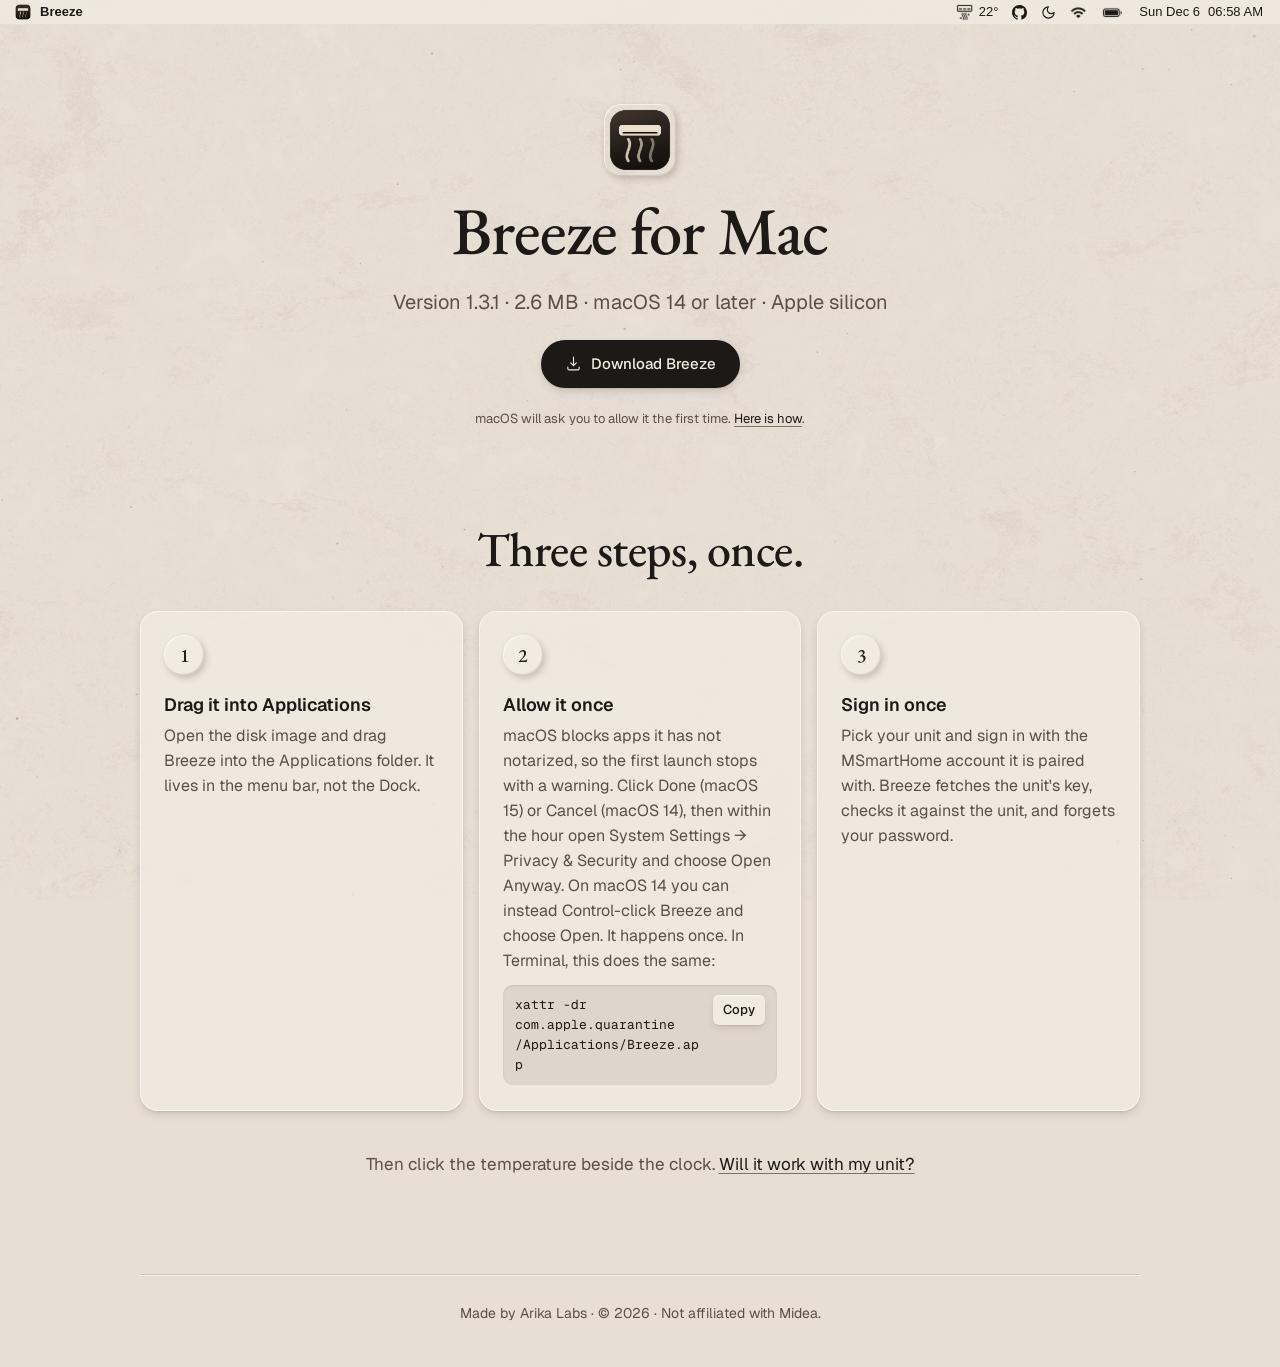
==== site/download.html @ 99cafc70 "Breeze 1.3.1 macOS menu bar app by Arika Labs for Midea air conditioners: local LAN control (MideaKi" ====
<!doctype html>
<html lang="en">
<head>
<meta charset="utf-8">
<meta name="viewport" content="width=device-width, initial-scale=1, viewport-fit=cover">
<title>Download Breeze</title>
<meta name="description" content="Download Breeze for Mac and install it in three steps.">
<link rel="icon" href="assets/icon.png" type="image/png">
<link rel="apple-touch-icon" href="assets/icon.png">
<meta property="og:type" content="website">
<meta property="og:title" content="Download Breeze">
<meta property="og:description" content="Breeze for Mac: three steps, once. macOS 14 or later, Apple silicon.">
<meta property="og:url" content="https://breeze.arikalabs.com/download">
<meta property="og:image" content="https://breeze.arikalabs.com/assets/icon.png">
<meta name="twitter:card" content="summary">
<link rel="stylesheet" href="https://fonts.googleapis.com/css2?family=EB+Garamond:ital,wght@0,400;0,500;1,400;1,500&family=Geist:wght@400;500;600&family=Geist+Mono&display=swap">
<link rel="stylesheet" href="assets/site.css">
<style>
/* The stone is painted here, in the page, so its relative paths resolve against the document in every browser; the scan shows at four tenths under a wash of the ground colour. */
:root{--stone:url("assets/stone-light.jpg")}
@media (prefers-color-scheme:dark){ :root:not([data-theme="light"]){--stone:url("assets/stone-dark.jpg")} }
:root[data-theme="dark"]{--stone:url("assets/stone-dark.jpg")}
body{background:linear-gradient(var(--wash),var(--wash)) 0 0 / 100% 100% fixed,var(--stone) 0 0 / 1400px repeat fixed var(--surface)}
.sheet{background:linear-gradient(var(--wash),var(--wash)),var(--stone) center / 1400px var(--surface)}
</style>
</head>
<body>
<script>(function(){try{var s=localStorage.getItem('breeze-theme');document.documentElement.setAttribute('data-theme',(s==='light'||s==='dark')?s:(window.matchMedia&&matchMedia('(prefers-color-scheme: dark)').matches?'dark':'light'));}catch(e){}})();</script>
<svg width="0" height="0" style="position:absolute" aria-hidden="true">
  <defs>
    <symbol id="i-sun" viewBox="0 0 24 24"><circle cx="12" cy="12" r="4"/><path d="M12 2v2M12 20v2M4.93 4.93l1.41 1.41M17.66 17.66l1.41 1.41M2 12h2M20 12h2M6.34 17.66l-1.41 1.41M19.07 4.93l-1.41 1.41"/></symbol>
    <symbol id="i-moon" viewBox="0 0 24 24"><path d="M12 3a6 6 0 0 0 9 9 9 9 0 1 1-9-9Z"/></symbol>
    <symbol id="i-down" viewBox="0 0 24 24"><path d="M12 3v12m0 0 4-4m-4 4-4-4M4 17v2a2 2 0 0 0 2 2h12a2 2 0 0 0 2-2v-2"/></symbol>
  </defs>
</svg>

<header class="top">
  <a class="app" href="index.html"><img src="assets/icon.png" width="18" height="18" alt="">Breeze</a>
  <a class="it mb-status" href="index.html" aria-label="Breeze, 22°. Open the panel" title="Open Breeze"><i class="sym s-ac" aria-hidden="true"></i><span>22°</span></a>
  <a class="it" href="https://github.com/ArikaLabs/Breeze" aria-label="Breeze on GitHub" title="GitHub"><svg viewBox="0 0 16 16" fill="currentColor" aria-hidden="true"><path d="M8 0C3.58 0 0 3.58 0 8c0 3.54 2.29 6.53 5.47 7.59.4.07.55-.17.55-.38 0-.19-.01-.82-.01-1.49-2.01.37-2.53-.49-2.69-.94-.09-.23-.48-.94-.82-1.13-.28-.15-.68-.52-.01-.53.63-.01 1.08.58 1.23.82.72 1.21 1.87.87 2.33.66.07-.52.28-.87.51-1.07-1.78-.2-3.64-.89-3.64-3.95 0-.87.31-1.59.82-2.15-.08-.2-.36-1.02.08-2.12 0 0 .67-.21 2.2.82.64-.18 1.32-.27 2-.27.68 0 1.36.09 2 .27 1.53-1.04 2.2-.82 2.2-.82.44 1.1.16 1.92.08 2.12.51.56.82 1.27.82 2.15 0 3.07-1.87 3.75-3.65 3.95.29.25.54.73.54 1.48 0 1.07-.01 1.93-.01 2.2 0 .21.15.46.55.38A8.013 8.013 0 0 0 16 8c0-4.42-3.58-8-8-8z"/></svg></a>
  <button class="it" id="theme" type="button" aria-label="Switch to the dark theme">
    <svg class="only-light" fill="none" stroke="currentColor" stroke-width="1.8" stroke-linecap="round" stroke-linejoin="round" aria-hidden="true"><use href="#i-moon"/></svg>
    <svg class="only-dark" fill="none" stroke="currentColor" stroke-width="1.8" stroke-linecap="round" stroke-linejoin="round" aria-hidden="true"><use href="#i-sun"/></svg>
  </button>
  <span class="it" aria-hidden="true"><i class="sym s-wifi"></i></span>
  <span class="it" aria-hidden="true"><i class="sym s-battery"></i></span>
  <span class="it clock"><span class="date" id="clockDate"></span><span id="clockTime"></span></span>
</header>

<main id="top">
  <section class="dl">
    <div class="wrap">
      <div class="center">
        <img class="icon" src="assets/icon.png" width="72" height="72" alt="">
        <h1>Breeze for Mac</h1>
        <p class="lede">Version 1.3.1 · 2.6 MB · macOS 14 or later · Apple silicon</p>
        <a class="btn btn-primary" href="https://github.com/ArikaLabs/Breeze/releases/latest/download/Breeze.dmg"><svg fill="none" stroke="currentColor" stroke-width="1.6" stroke-linecap="round" stroke-linejoin="round" aria-hidden="true"><use href="#i-down"/></svg>Download Breeze</a>
        <p class="fine">macOS will ask you to allow it the first time. <a class="u" href="#allow">Here is how</a>.</p>
      </div>
    </div>
  </section>

  <section class="steps">
    <div class="wrap">
      <h2 class="steps-title">Three steps, once.</h2>
      <ol class="steplist">
        <li>
          <span class="n">1</span>
          <div><h3>Drag it into Applications</h3><p>Open the disk image and drag Breeze into the Applications folder. It lives in the menu bar, not the Dock.</p></div>
        </li>
        <li id="allow">
          <span class="n">2</span>
          <div><h3>Allow it once</h3><p>macOS blocks apps it has not notarized, so the first launch stops with a warning. Click Done (macOS 15) or Cancel (macOS 14), then within the hour open System Settings → Privacy &amp; Security and choose Open Anyway. On macOS 14 you can instead Control-click Breeze and choose Open. It happens once. In Terminal, this does the same:</p><div class="cmd"><code id="xattr">xattr -dr com.apple.quarantine /Applications/Breeze.app</code><button type="button" id="copy" aria-label="Copy command">Copy</button></div></div>
        </li>
        <li>
          <span class="n">3</span>
          <div><h3>Sign in once</h3><p>Pick your unit and sign in with the MSmartHome account it is paired with. Breeze fetches the unit's key, checks it against the unit, and forgets your password.</p></div>
        </li>
      </ol>
      <p class="after">Then click the temperature beside the clock. <a class="u" href="index.html#models">Will it work with my unit?</a></p>
    </div>
  </section>
</main>

<footer>
  <div class="wrap">
    <p class="row">Made by Arika Labs · © 2026 · Not affiliated with Midea.</p>
  </div>
</footer>

<script src="assets/site.js"></script>
</body>
</html>
---- site/assets/site.css ----
/* One column of stone, one product picture, as few words as the facts allow. Travertine by day, Basalt by night. */
:root{
  --surface:#e7ded4; --raised:#f1ebe2; --sunken:#dcd3c9; --selected:#d4cbc0;
  --line:#cfc6bb; --line-strong:#7c7368; --ink:#1c1916; --ink-muted:#5b5046;
  --primary:#1c1916; --on-primary:#f1ebe2; --success:#355e41; --warning:#6f510b; --danger:#93361f;
  --edge:rgba(255,253,248,.62); --daylight:rgba(255,251,243,.6); --scrim:rgba(28,25,22,.4);
  --shadow-raised:inset 0 1px 0 rgba(255,255,255,.55),0 1px 1px rgba(74,58,40,.10),0 3px 8px -2px rgba(74,58,40,.18);
  --shadow-float:0 2px 4px rgba(74,58,40,.08),0 24px 56px -16px rgba(74,58,40,.35);
  --shadow-inset:inset 0 1px 2px rgba(74,58,40,.14);
  --shadow-relief:inset 1px 1px 0 rgba(255,255,255,.6),inset -1px -1px 1px rgba(74,58,40,.14),2px 3px 6px rgba(74,58,40,.24);
  --shadow-key:0 1px 1px rgba(74,58,40,.10),0 4px 10px -2px rgba(74,58,40,.22);
  --wash:rgba(231,222,212,.6); --pop-edge:rgba(74,58,40,.14);
  --font-display:"EB Garamond","Iowan Old Style",Georgia,serif;
  --font-sans:Geist,ui-sans-serif,system-ui,-apple-system,"Helvetica Neue",sans-serif;
  --font-mono:"Geist Mono",ui-monospace,SFMono-Regular,Menlo,monospace;
  color-scheme:light;
}
@media (prefers-color-scheme:dark){ :root:not([data-theme="light"]){
  --surface:#130f0a; --raised:#1e1812; --sunken:#0b0805; --selected:#2f261b;
  --line:#352c22; --line-strong:#83715b; --ink:#e6d9c5; --ink-muted:#b7a58c;
  --primary:#e6d9c5; --on-primary:#130f0a; --success:#93c3a1; --warning:#d9b266; --danger:#e8907c;
  --edge:rgba(255,240,220,.07); --daylight:rgba(232,223,209,.05); --scrim:rgba(0,0,0,.6);
  --shadow-raised:inset 0 1px 0 rgba(255,240,220,.06),0 1px 1px rgba(0,0,0,.5),0 3px 8px -2px rgba(0,0,0,.6);
  --shadow-float:0 2px 4px rgba(0,0,0,.5),0 28px 64px -16px rgba(0,0,0,.9);
  --shadow-inset:inset 0 1px 2px rgba(0,0,0,.7);
  --shadow-relief:inset 1px 1px 0 rgba(255,240,220,.08),inset -1px -1px 1px rgba(0,0,0,.5),2px 3px 8px rgba(0,0,0,.7);
  --shadow-key:0 1px 1px rgba(0,0,0,.5),0 4px 10px -2px rgba(0,0,0,.6);
  --wash:rgba(19,15,10,.62); --pop-edge:rgba(255,240,220,.22);
  color-scheme:dark;
}}
:root[data-theme="dark"]{
  --surface:#130f0a; --raised:#1e1812; --sunken:#0b0805; --selected:#2f261b;
  --line:#352c22; --line-strong:#83715b; --ink:#e6d9c5; --ink-muted:#b7a58c;
  --primary:#e6d9c5; --on-primary:#130f0a; --success:#93c3a1; --warning:#d9b266; --danger:#e8907c;
  --edge:rgba(255,240,220,.07); --daylight:rgba(232,223,209,.05); --scrim:rgba(0,0,0,.6);
  --shadow-raised:inset 0 1px 0 rgba(255,240,220,.06),0 1px 1px rgba(0,0,0,.5),0 3px 8px -2px rgba(0,0,0,.6);
  --shadow-float:0 2px 4px rgba(0,0,0,.5),0 28px 64px -16px rgba(0,0,0,.9);
  --shadow-inset:inset 0 1px 2px rgba(0,0,0,.7);
  --shadow-relief:inset 1px 1px 0 rgba(255,240,220,.08),inset -1px -1px 1px rgba(0,0,0,.5),2px 3px 8px rgba(0,0,0,.7);
  --shadow-key:0 1px 1px rgba(0,0,0,.5),0 4px 10px -2px rgba(0,0,0,.6);
  --wash:rgba(19,15,10,.62); --pop-edge:rgba(255,240,220,.22);
  color-scheme:dark;
}

*{box-sizing:border-box}
html{scroll-behavior:smooth}
body{margin:0;background:var(--surface);color:var(--ink);font:400 17px/27px var(--font-sans);-webkit-font-smoothing:antialiased;overflow-x:hidden}
img{max-width:100%;display:block}
a{color:inherit;text-decoration:none}
button{font:inherit;color:inherit}
a:focus-visible,button:focus-visible,summary:focus-visible{outline:2px solid var(--ink);outline-offset:3px;border-radius:8px}
.wrap{max-width:1040px;margin:0 auto;padding-inline:20px}
h1,h2,h3{margin:0;font-family:var(--font-display);font-weight:500;text-wrap:balance}
h1{font-size:clamp(40px,7.2vw,80px);line-height:1;letter-spacing:-.015em}
h1 em{font-style:italic;font-weight:400}
h2{font-size:clamp(32px,4.4vw,48px);line-height:1.08;letter-spacing:-.01em}
p{margin:0}
.fine{font-size:13px;line-height:18px;color:var(--ink-muted);text-wrap:balance}
.fine b{font-weight:500;color:var(--ink)}
.fine a{color:var(--ink)}
code{font-family:var(--font-mono);font-size:.86em}
.u{text-decoration:underline;text-underline-offset:3px;text-decoration-color:var(--line-strong)}
.u:hover{text-decoration-color:currentColor}

/* Theme-dependent pieces. The script sets data-theme to the resolved value before first paint; the media rules cover no-script. */
.only-dark{display:none}
:root[data-theme="dark"] .only-light{display:none}
:root[data-theme="dark"] .only-dark{display:block}
@media (prefers-color-scheme:dark){
  :root:not([data-theme="light"]) .only-light{display:none}
  :root:not([data-theme="light"]) .only-dark{display:block}
}

/* The menu bar. The page is the desktop, so the bar is the Mac's: 24 points, the app on the left, the status items on the right. */
.top{position:sticky;top:0;z-index:20;height:24px;display:flex;align-items:center;padding:0 10px 0 14px;font:400 13px/24px -apple-system,BlinkMacSystemFont,"SF Pro Text",sans-serif;color:var(--ink);background:color-mix(in oklab,var(--raised) 78%,transparent);backdrop-filter:blur(24px) saturate(1.4);-webkit-backdrop-filter:blur(24px) saturate(1.4);box-shadow:0 1px 0 transparent,0 2px 0 transparent;transition:box-shadow .2s ease}
.top.scrolled{box-shadow:0 1px 0 var(--line),0 2px 0 var(--edge)}
.top .app{display:inline-flex;align-items:center;gap:8px;height:24px;margin-right:auto;font-weight:700;color:inherit}
.top .app img{width:18px;height:18px;border-radius:4px}
.top .it{display:inline-flex;align-items:center;gap:4px;height:22px;padding:0 7px;border-radius:4px;border:0;background:none;color:inherit;cursor:default;font:inherit;font-variant-numeric:tabular-nums;white-space:nowrap}
.top button.it:hover,.top a.it:hover{background:color-mix(in oklab,var(--ink) 8%,transparent)}
.top .it:focus-visible{outline:2px solid var(--ink);outline-offset:-2px}
.top .it svg{width:15px;height:15px}
.top .mb-status{font-weight:500}
.top .mb-status.open{background:color-mix(in oklab,var(--ink) 14%,transparent)}
.top .clock{gap:8px;padding-left:8px}
@media (max-width:719px){ .top .date{display:none} .top .it{padding:0 5px} .top{padding:0 6px 0 10px} }

.btn{display:inline-flex;align-items:center;justify-content:center;gap:9px;height:48px;padding:0 24px;border-radius:999px;border:0;font:500 15px/20px var(--font-sans);white-space:nowrap;cursor:pointer;transition:transform .12s ease,box-shadow .12s ease,filter .12s ease}
.btn-primary{background:var(--primary);color:var(--on-primary);box-shadow:var(--shadow-key)}
.btn-primary:hover{filter:brightness(1.08)}
.btn-secondary{background:color-mix(in oklab,var(--raised) 85%,transparent);color:var(--ink);box-shadow:inset 0 0 0 1px var(--edge),var(--shadow-raised)}
.btn-secondary:hover{background:var(--raised)}
.btn:active{transform:translateY(1px);box-shadow:var(--shadow-inset)}
.btn svg{width:17px;height:17px}
.btn.sm{height:38px;padding:0 16px;font-size:14px}

/* Hero: the words on the left; the panel hangs from the menu bar on the right, a real popover on the desktop. */
.hero{position:relative;padding-top:80px;min-height:620px;text-align:center}
.hero .wrap{max-width:1120px}
.hero .copy{display:grid;justify-items:center;gap:24px;max-width:760px;margin:0 auto}
.icon{width:72px;height:72px;border-radius:17px;box-shadow:var(--shadow-relief)}
h1{font-size:clamp(40px,5.2vw,72px)}
.lede{font-size:clamp(17px,1.7vw,20px);line-height:1.55;color:var(--ink-muted);max-width:32em}
.cta{display:flex;flex-wrap:wrap;justify-content:center;gap:12px;margin-top:4px}
.pop-wrap{position:absolute;top:14px;left:0;width:372px;height:541px;z-index:15}
.pop-wrap::before{content:"";position:absolute;z-index:-1;left:50%;top:50%;width:1000px;height:1000px;margin:-500px 0 0 -500px;pointer-events:none;background:radial-gradient(closest-side,var(--daylight),transparent 72%)}
.pop-scale{position:absolute;left:0;top:0;width:372px;height:541px;transform-origin:top left}
.pop{position:absolute;left:0;top:0;z-index:1;width:372px;height:541px;border-radius:11px;overflow:hidden;box-shadow:0 10px 36px rgba(0,0,0,.28);transform-origin:var(--ax,50%) 0;transition:opacity .18s ease,transform .18s ease,visibility 0s}
.pop-arrow{position:absolute;top:-12px;left:calc(var(--ax,186px) - 13px);width:26px;height:12px;z-index:2;pointer-events:none;transform-origin:50% 100%;transition:opacity .18s ease,transform .18s ease,visibility 0s}
.pop-arrow::before{content:"";position:absolute;inset:0;background:var(--pop-edge);clip-path:polygon(50% 0,100% 100%,0 100%)}
.pop-arrow::after{content:"";position:absolute;left:1.2px;right:1.2px;top:1.6px;bottom:-1px;background:var(--surface);clip-path:polygon(50% 0,100% 100%,0 100%)}
.pop.hide,.pop-arrow.hide{opacity:0;visibility:hidden;transform:scale(.94);transition:opacity .15s ease,transform .15s ease,visibility 0s .15s}
.pop .bz{border-radius:11px}
@media (max-width:899px){
  .hero{min-height:0;padding-top:48px}
  .pop-wrap{position:relative;top:auto;left:auto!important;margin:48px auto 0;width:min(372px,100%)}
  .pop-arrow{display:none}
}
@media (max-width:719px){ .hero{padding-top:40px} }

/* Three reasons, then the rest in a sentence. */
section{padding-top:136px}
@media (max-width:719px){ section{padding-top:88px} }
.why h2{text-align:center;max-width:13em;margin:0 auto 64px}
.three{display:grid;grid-template-columns:repeat(3,minmax(0,1fr));gap:48px 40px}
@media (max-width:719px){ .three{grid-template-columns:1fr;gap:44px} .why h2{margin-bottom:48px} }
.feature{display:grid;justify-items:center;gap:14px;text-align:center}
.relief{width:52px;height:52px;border-radius:14px;background:var(--raised);box-shadow:var(--shadow-relief);display:grid;place-items:center;color:var(--ink)}
.relief svg{width:22px;height:22px}
.feature h3{font-family:var(--font-sans);font-size:19px;line-height:26px;font-weight:600;letter-spacing:-.01em;max-width:14em}
.feature p{color:var(--ink-muted);font-size:16px;line-height:25px;max-width:21em}

/* Questions: four, folded. */
.faq .inner{max-width:680px;margin:0 auto}
.faq h2{text-align:center;margin-bottom:36px}
details{border-top:1px solid var(--line);box-shadow:inset 0 1px 0 var(--edge)}
details:last-of-type{border-bottom:1px solid var(--line)}
summary{list-style:none;cursor:pointer;display:flex;align-items:center;justify-content:space-between;gap:16px;padding:20px 0;font:500 18px/26px var(--font-sans)}
summary::-webkit-details-marker{display:none}
summary .pm{flex:none;width:28px;height:28px;border-radius:50%;display:grid;place-items:center;color:var(--ink-muted);background:var(--raised);box-shadow:var(--shadow-raised)}
summary .pm svg{width:12px;height:12px;transition:transform .18s ease}
details[open] summary .pm svg{transform:rotate(45deg)}
details .a{padding:0 44px 24px 0;color:var(--ink-muted);font-size:16px;line-height:26px;display:grid;gap:12px}
details .a a{color:var(--ink)}
.cmd{display:flex;align-items:center;gap:12px;padding:10px 12px;border-radius:10px;background:color-mix(in oklab,var(--sunken) 85%,transparent);box-shadow:var(--shadow-inset);min-width:0}
.cmd code{flex:1;min-width:0;overflow-x:auto;white-space:nowrap;font-size:13px;color:var(--ink)}
.cmd button{height:30px;padding:0 10px;border:0;border-radius:6px;background:var(--raised);color:var(--ink);font:500 13px/18px var(--font-sans);box-shadow:var(--shadow-raised);cursor:pointer}
.cmd button:active{box-shadow:var(--shadow-inset)}

/* Closing */
.closing{padding-bottom:128px;text-align:center}
.closing .center{display:grid;justify-items:center;gap:24px}
@media (max-width:719px){ .closing{padding-bottom:88px} }

footer .row{margin:0;padding:28px 0 44px;border-top:1px solid var(--line);box-shadow:inset 0 1px 0 var(--edge);font-size:14px;line-height:20px;color:var(--ink-muted);text-align:center}

/* The models sheet: a slab of the same stone, lifted. */
dialog{border:0;padding:0;margin:auto;background:transparent;width:min(720px,calc(100vw - 32px));max-height:calc(100vh - 48px);color:var(--ink)}
dialog::backdrop{background:var(--scrim);backdrop-filter:blur(8px);-webkit-backdrop-filter:blur(8px)}
.sheet{background:var(--surface);border-radius:22px;box-shadow:inset 0 0 0 1px var(--edge),var(--shadow-float);padding:32px 36px 28px;max-height:calc(100vh - 48px);overflow:auto;overscroll-behavior:contain}
@media (max-width:719px){ .sheet{padding:24px 20px 20px} }
.sheet-head{display:flex;align-items:flex-start;justify-content:space-between;gap:16px;margin-bottom:14px}
.sheet h2{font-size:30px;line-height:36px}
.sheet h2:focus{outline:0}
.close{flex:none;width:36px;height:36px;border:0;border-radius:50%;background:var(--raised);box-shadow:var(--shadow-raised);display:grid;place-items:center;cursor:pointer;color:var(--ink-muted);margin:-4px -8px 0 0}
.close:hover{color:var(--ink)}
.close svg{width:14px;height:14px}
.sheet p{color:var(--ink-muted);font-size:16px;line-height:26px}
.sheet p + p{margin-top:10px}
.table-wrap{overflow-x:auto;margin-top:22px}
table{width:100%;border-collapse:collapse;font-size:15px;line-height:22px}
th{text-align:left;font-size:11px;line-height:16px;font-weight:500;letter-spacing:.2em;text-transform:uppercase;color:var(--ink-muted);padding:0 12px 10px 0;border-bottom:1px solid var(--line)}
td{vertical-align:top;padding:14px 12px 14px 0;border-bottom:1px solid var(--line)}
td:last-child,th:last-child{padding-right:0;white-space:nowrap}
.status{display:inline-flex;align-items:center;gap:8px;font-weight:500;white-space:nowrap}
.status::before{content:"";width:8px;height:8px;border-radius:50%;background:currentColor;flex:none}
.s-yes{color:var(--success)}
.s-likely{color:var(--success)} .s-likely::before{background:transparent;box-shadow:inset 0 0 0 1.5px currentColor}
.s-maybe{color:var(--warning)}
.s-no{color:var(--danger)}
.sheet .note{margin-top:18px;font-size:14px;line-height:22px}

@media (prefers-reduced-motion:reduce){ *{transition:none!important} html{scroll-behavior:auto} }

/* SF Symbols for the menu bar, exported from the system at 2x and inlined. */
.sym{display:inline-block;flex:none;background:currentColor;-webkit-mask-image:var(--i);-webkit-mask-size:100% 100%;-webkit-mask-repeat:no-repeat;-webkit-mask-position:center;mask-image:var(--i);mask-size:100% 100%;mask-repeat:no-repeat;mask-position:center}
.s-ac{--i:url([data-uri]);width:20px;height:18px}
.s-wifi{--i:url([data-uri]);width:17px;height:13px}
.s-battery{--i:url([data-uri]);width:23px;height:11px}

/* Download page */
.dl{padding-top:80px;text-align:center}
.dl .center{display:grid;justify-items:center;gap:22px;max-width:640px;margin:0 auto}
.dl .lede{max-width:none}
.steps{padding-top:96px;padding-bottom:96px}
.steps-title{text-align:center;margin-bottom:36px}
.steplist{list-style:none;margin:0 auto;padding:0;max-width:1040px;display:grid;grid-template-columns:repeat(3,minmax(0,1fr));gap:16px;align-items:stretch}
.steplist li{display:grid;grid-template-rows:auto 1fr;gap:18px;padding:24px 24px 26px;border-radius:18px;background:color-mix(in oklab,var(--raised) 82%,transparent);box-shadow:inset 0 0 0 1px var(--edge),var(--shadow-key);scroll-margin-top:48px}
.steplist .n{width:40px;height:40px;border-radius:50%;display:grid;place-items:center;font:500 19px/1 var(--font-display);background:var(--raised);box-shadow:var(--shadow-relief)}
.steplist h3{font-family:var(--font-sans);font-size:18px;line-height:24px;font-weight:600;margin:0 0 6px}
.steplist p{color:var(--ink-muted);font-size:16px;line-height:25px}
.steplist .cmd{margin-top:12px;align-items:flex-start}
.steplist .cmd code{white-space:normal;overflow-wrap:anywhere;line-height:20px}
@media (max-width:899px){ .steplist{grid-template-columns:1fr;max-width:680px} }
.after{margin:40px auto 0;max-width:680px;text-align:center;color:var(--ink-muted)}
.after a{color:var(--ink)}
@media (max-width:719px){ .steps{padding-top:64px} .steplist li{padding:20px 18px 22px} }
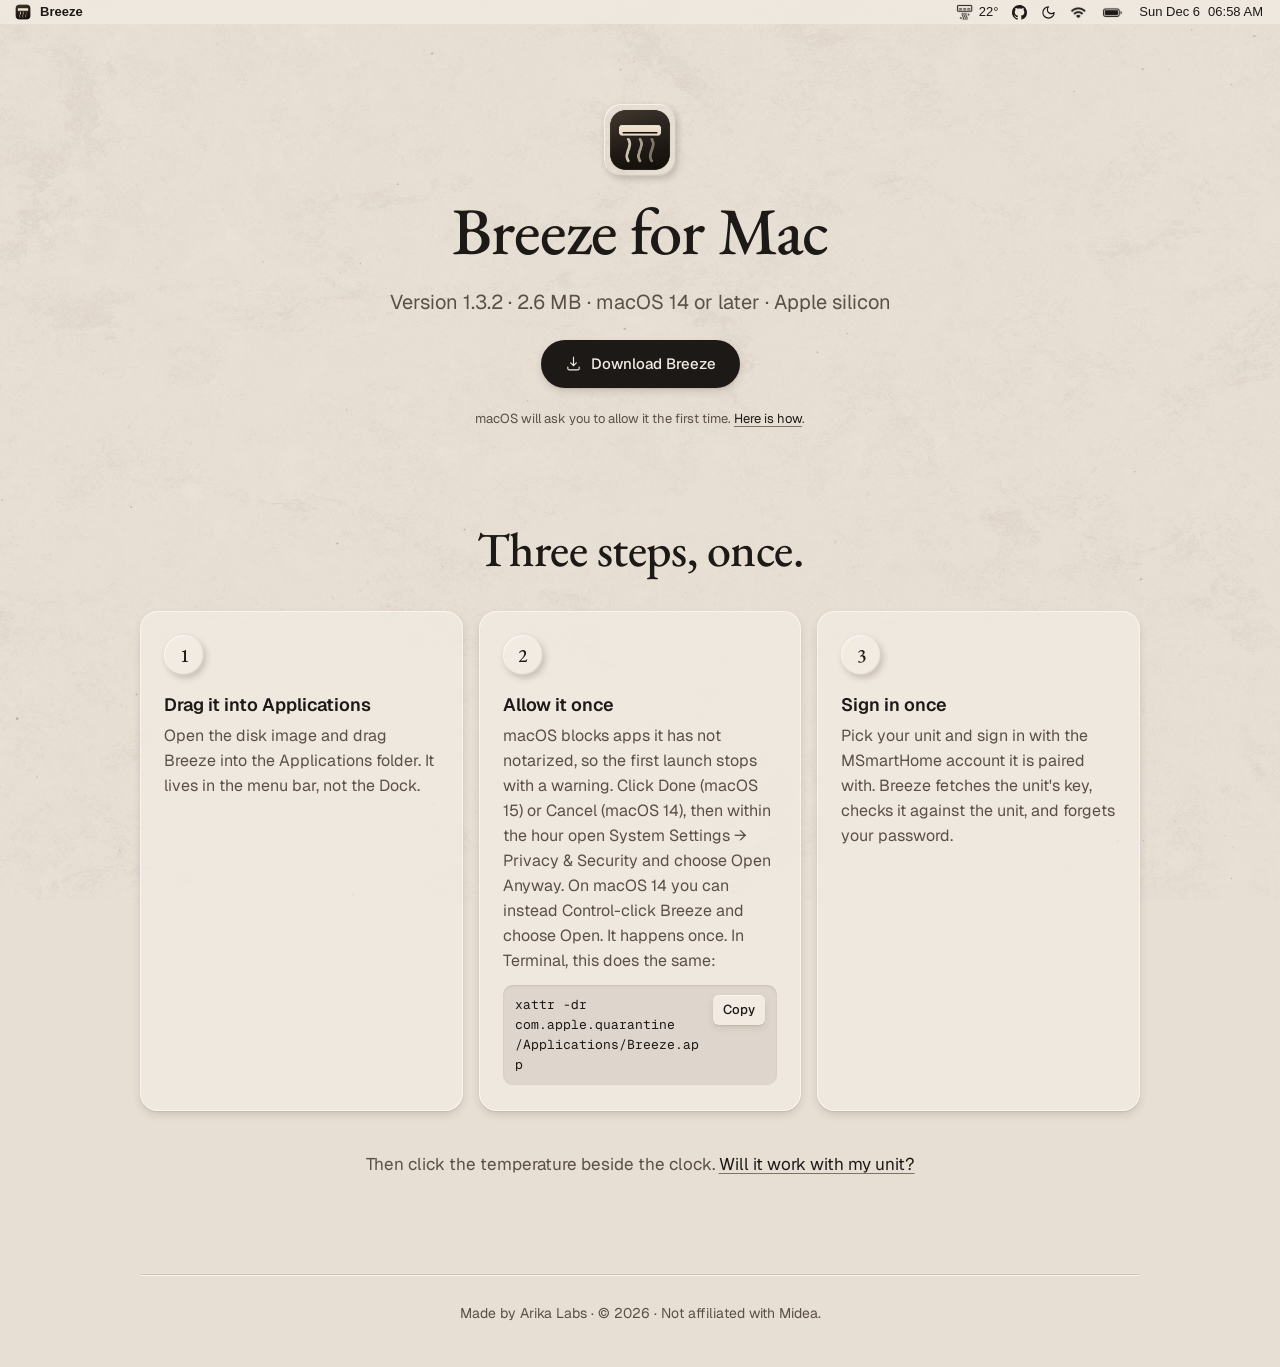
==== commit 1823ec4e: "Breeze 1.3.2 A breeze:// link naming an unknown unit now does nothing and shows a notice, matching t" ====
--- a/site/download.html
+++ b/site/download.html
@@ -35,8 +35,8 @@
 </svg>
 
 <header class="top">
-  <a class="app" href="index.html"><img src="assets/icon.png" width="18" height="18" alt="">Breeze</a>
-  <a class="it mb-status" href="index.html" aria-label="Breeze, 22°. Open the panel" title="Open Breeze"><i class="sym s-ac" aria-hidden="true"></i><span>22°</span></a>
+  <a class="app" href="/"><img src="assets/icon.png" width="18" height="18" alt="">Breeze</a>
+  <a class="it mb-status" href="/" aria-label="Breeze, 22°. Open the panel" title="Open Breeze"><i class="sym s-ac" aria-hidden="true"></i><span>22°</span></a>
   <a class="it" href="https://github.com/ArikaLabs/Breeze" aria-label="Breeze on GitHub" title="GitHub"><svg viewBox="0 0 16 16" fill="currentColor" aria-hidden="true"><path d="M8 0C3.58 0 0 3.58 0 8c0 3.54 2.29 6.53 5.47 7.59.4.07.55-.17.55-.38 0-.19-.01-.82-.01-1.49-2.01.37-2.53-.49-2.69-.94-.09-.23-.48-.94-.82-1.13-.28-.15-.68-.52-.01-.53.63-.01 1.08.58 1.23.82.72 1.21 1.87.87 2.33.66.07-.52.28-.87.51-1.07-1.78-.2-3.64-.89-3.64-3.95 0-.87.31-1.59.82-2.15-.08-.2-.36-1.02.08-2.12 0 0 .67-.21 2.2.82.64-.18 1.32-.27 2-.27.68 0 1.36.09 2 .27 1.53-1.04 2.2-.82 2.2-.82.44 1.1.16 1.92.08 2.12.51.56.82 1.27.82 2.15 0 3.07-1.87 3.75-3.65 3.95.29.25.54.73.54 1.48 0 1.07-.01 1.93-.01 2.2 0 .21.15.46.55.38A8.013 8.013 0 0 0 16 8c0-4.42-3.58-8-8-8z"/></svg></a>
   <button class="it" id="theme" type="button" aria-label="Switch to the dark theme">
     <svg class="only-light" fill="none" stroke="currentColor" stroke-width="1.8" stroke-linecap="round" stroke-linejoin="round" aria-hidden="true"><use href="#i-moon"/></svg>
@@ -53,7 +53,7 @@
       <div class="center">
         <img class="icon" src="assets/icon.png" width="72" height="72" alt="">
         <h1>Breeze for Mac</h1>
-        <p class="lede">Version 1.3.1 · 2.6 MB · macOS 14 or later · Apple silicon</p>
+        <p class="lede">Version 1.3.2 · 2.6 MB · macOS 14 or later · Apple silicon</p>
         <a class="btn btn-primary" href="https://github.com/ArikaLabs/Breeze/releases/latest/download/Breeze.dmg"><svg fill="none" stroke="currentColor" stroke-width="1.6" stroke-linecap="round" stroke-linejoin="round" aria-hidden="true"><use href="#i-down"/></svg>Download Breeze</a>
         <p class="fine">macOS will ask you to allow it the first time. <a class="u" href="#allow">Here is how</a>.</p>
       </div>
@@ -77,7 +77,7 @@
           <div><h3>Sign in once</h3><p>Pick your unit and sign in with the MSmartHome account it is paired with. Breeze fetches the unit's key, checks it against the unit, and forgets your password.</p></div>
         </li>
       </ol>
-      <p class="after">Then click the temperature beside the clock. <a class="u" href="index.html#models">Will it work with my unit?</a></p>
+      <p class="after">Then click the temperature beside the clock. <a class="u" href="/#models">Will it work with my unit?</a></p>
     </div>
   </section>
 </main>
